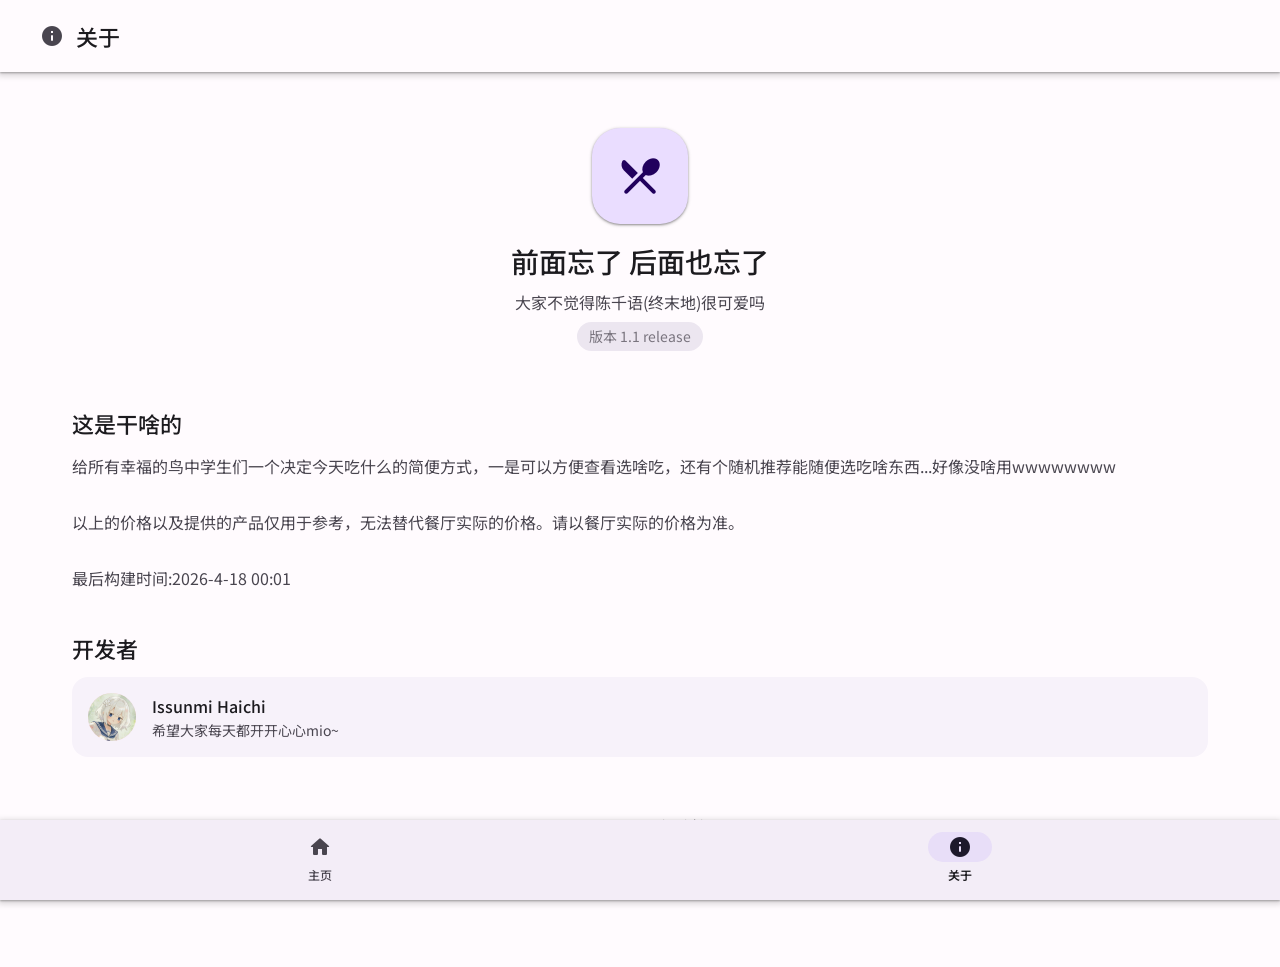
==== about.html @ 9ccf4cf2 "Initial commit" ====
<!DOCTYPE html>
<html lang="zh-CN">
<head>
    <meta charset="UTF-8">
    <meta name="viewport" content="width=device-width, initial-scale=1.0, viewport-fit=cover">
    <title>关于 - 肠衣门口菜单整合</title>

    <link href="https://fonts.googleapis.com/css2?family=Noto+Sans+SC:wght@400;500;700&display=swap" rel="stylesheet">
    <link href="https://fonts.googleapis.com/icon?family=Material+Icons+Round" rel="stylesheet">

    <link rel="stylesheet" href="styles.css">
</head>
<body>
    <header class="top-app-bar">
        <div class="top-app-bar__row">
            <div class="top-app-bar__section">
                <span class="material-icons-round">info</span>
                <h1 class="top-app-bar__title">关于</h1>
            </div>
        </div>
    </header>

    <main class="main-content main-content--with-bottom-nav page-enter">
        <section class="about-hero">
            <div class="about-hero__icon-wrapper">
                <span class="material-icons-round about-hero__icon">restaurant_menu</span>
            </div>
            <h2 class="about-hero__title">前面忘了 后面也忘了</h2>
            <p class="about-hero__subtitle">大家不觉得陈千语(终末地)很可爱吗</p>
            <span class="about-hero__version">版本 1.1 release</span>
        </section>

        <section class="about-section">
            <h3 class="about-section__title">这是干啥的</h3>
            <p class="about-section__body">
                给所有幸福的鸟中学生们一个决定今天吃什么的简便方式，一是可以方便查看选啥吃，还有个随机推荐能随便选吃啥东西...好像没啥用wwwwwwww
                <br><br>
                以上的价格以及提供的产品仅用于参考，无法替代餐厅实际的价格。请以餐厅实际的价格为准。
                <br><br>
                最后构建时间:2026-4-18 00:01
            </p>
        </section>

        <section class="about-section">
            <h3 class="about-section__title">开发者</h3>
            <div class="about-developer">
                <div class="about-developer__avatar">
                    <img src="avatar.png" alt="Issunmi Haichi" class="about-developer__avatar-img">
                </div>
                <div class="about-developer__info">
                    <h4 class="about-developer__name">Issunmi Haichi</h4>
                    <p class="about-developer__desc">希望大家每天都开开心心mio~</p>
                </div>
            </div>
        </section>

        <footer class="about-footer">
            <p class="about-footer__text">© 2026 Issunmi Haichi</p>
            <p class="about-footer__text">祝大家考试都顺利~~</p>
        </footer>
    </main>

    <nav class="bottom-nav">
        <a href="javascript:void(0)" class="bottom-nav__item" data-nav="home" onclick="navigateWithTransition('index.html')">
            <div class="bottom-nav__item-icon-wrapper">
                <span class="material-icons-round">home</span>
            </div>
            <span class="bottom-nav__item-label">主页</span>
        </a>
        <a href="about.html" class="bottom-nav__item bottom-nav__item--active" data-nav="about">
            <div class="bottom-nav__item-icon-wrapper bottom-nav__item-icon-wrapper--active">
                <span class="material-icons-round">info</span>
            </div>
            <span class="bottom-nav__item-label">关于</span>
        </a>
    </nav>

    <script src="ripple.js"></script>
<script>
function navigateWithTransition(url) {
  if (document.startViewTransition) {
    document.startViewTransition(() => {
      window.location.href = url;
    });
  } else {
    document.querySelector('main').classList.add('page-exit');
    setTimeout(() => { window.location.href = url; }, 300);
  }
}
</script>
</body>
</html>
---- styles.css ----
/* ===== Design Tokens ===== */
:root {
  --md-sys-color-primary: #6750A4;
  --md-sys-color-on-primary: #FFFFFF;
  --md-sys-color-primary-container: #EADDFF;
  --md-sys-color-on-primary-container: #21005D;
  --md-sys-color-secondary: #625B71;
  --md-sys-color-on-secondary: #FFFFFF;
  --md-sys-color-secondary-container: #E8DEF8;
  --md-sys-color-on-secondary-container: #1D192B;
  --md-sys-color-surface: #FFFBFE;
  --md-sys-color-on-surface: #1C1B1F;
  --md-sys-color-surface-variant: #E7E0EC;
  --md-sys-color-on-surface-variant: #49454F;
  --md-sys-color-outline: #79747E;
  --md-sys-color-outline-variant: #CAC4D0;
  --md-sys-color-error: #B3261E;
  --md-sys-color-on-error: #FFFFFF;
  --md-sys-color-surface-container-low: #F7F2FA;
  --md-sys-color-surface-container: #F3EDF7;
  --md-sys-color-surface-container-high: #ECE6F0;

  --md-sys-typescale-display-large: 57px;
  --md-sys-typescale-display-medium: 45px;
  --md-sys-typescale-display-small: 36px;
  --md-sys-typescale-headline-large: 32px;
  --md-sys-typescale-headline-medium: 28px;
  --md-sys-typescale-headline-small: 24px;
  --md-sys-typescale-title-large: 22px;
  --md-sys-typescale-title-medium: 16px;
  --md-sys-typescale-title-small: 14px;
  --md-sys-typescale-body-large: 16px;
  --md-sys-typescale-body-medium: 14px;
  --md-sys-typescale-body-small: 12px;
  --md-sys-typescale-label-large: 14px;
  --md-sys-typescale-label-medium: 12px;
  --md-sys-typescale-label-small: 11px;

  --md-sys-shape-corner-none: 0;
  --md-sys-shape-corner-extra-small: 4px;
  --md-sys-shape-corner-small: 8px;
  --md-sys-shape-corner-medium: 12px;
  --md-sys-shape-corner-large: 16px;
  --md-sys-shape-corner-extra-large: 28px;
  --md-sys-shape-corner-full: 9999px;

  --md-sys-elevation-level1: 0 1px 2px rgba(0,0,0,0.3), 0 1px 3px 1px rgba(0,0,0,0.15);
  --md-sys-elevation-level2: 0 1px 2px rgba(0,0,0,0.3), 0 2px 6px 2px rgba(0,0,0,0.15);
  --md-sys-elevation-level3: 0 4px 8px 3px rgba(0,0,0,0.15), 0 1px 3px rgba(0,0,0,0.3);

  --transition-fast: 0.15s ease-out;
  --transition-normal: 0.2s ease;
  --transition-smooth: 0.3s cubic-bezier(0.4, 0, 0.2, 1);
}

/* ===== Reset & Base ===== */
* {
  margin: 0;
  padding: 0;
  box-sizing: border-box;
  -webkit-tap-highlight-color: transparent;
}

body {
  font-family: 'Noto Sans SC', -apple-system, BlinkMacSystemFont, 'Segoe UI', Roboto, sans-serif;
  background-color: var(--md-sys-color-surface);
  color: var(--md-sys-color-on-surface);
  line-height: 1.5;
}

/* ===== Interactive Elements (Ripple + No Select) ===== */
.featured-card,
.restaurant-card,
.filter-chip,
.icon-button,
.bottom-nav__item-icon-wrapper {
  position: relative;
  overflow: hidden;
  -webkit-user-select: none;
  -moz-user-select: none;
  -ms-user-select: none;
  user-select: none;
}

.material-icons-round {
  color: var(--md-sys-color-on-surface-variant);
  user-select: none;
}

.icon-button {
  background: none;
  border: none;
  cursor: pointer;
  padding: 8px;
  border-radius: var(--md-sys-shape-corner-full);
  display: flex;
  align-items: center;
  justify-content: center;
  transition: background-color var(--transition-normal);
}

.icon-button:hover { background-color: rgba(0,0,0,0.08); }

/* ===== Ripple Effect ===== */
.ripple {
  position: absolute;
  border-radius: 50%;
  background-color: var(--ripple-color, rgba(0, 0, 0, 0.12));
  transform: scale(0);
  animation: ripple-expand 0.6s ease-out forwards;
  pointer-events: none;
}

@keyframes ripple-expand {
  to { transform: scale(4); opacity: 0; }
}

.featured-card { --ripple-color: rgba(0, 0, 0, 0.08); }
.bottom-nav__item-icon-wrapper { --ripple-color: rgba(103, 80, 164, 0.12); }

/* ===== Top App Bar ===== */
.top-app-bar {
  position: sticky;
  top: 0;
  z-index: 100;
  background-color: var(--md-sys-color-surface);
  padding: 12px 16px;
  box-shadow: 0 2px 6px 2px rgba(0,0,0,0.15), 0 1px 2px rgba(0,0,0,0.3);
}

.top-app-bar__row {
  display: flex;
  align-items: center;
  justify-content: space-between;
  max-width: 1200px;
  margin: 0 auto;
  height: 48px;
}

.top-app-bar__section {
  display: flex;
  align-items: center;
  gap: 12px;
}

.top-app-bar__title {
  font-size: var(--md-sys-typescale-title-large);
  font-weight: 500;
  color: var(--md-sys-color-on-surface);
}

/* ===== Search Bar ===== */
.search-bar {
  display: none;
  position: sticky;
  top: 72px;
  z-index: 99;
  background-color: var(--md-sys-color-surface-container-high);
  padding: 12px 16px;
  align-items: center;
  gap: 12px;
}
.search-bar.active { display: flex; }
.search-bar input {
  flex: 1;
  border: none;
  background: transparent;
  font-size: var(--md-sys-typescale-body-large);
  color: var(--md-sys-color-on-surface);
  outline: none;
}

/* ===== Main Content ===== */
.main-content { max-width: 1200px; margin: 0 auto; padding: 24px 16px; }
.section-title {
  font-size: var(--md-sys-typescale-headline-small);
  font-weight: 500;
  margin-bottom: 16px;
  color: var(--md-sys-color-on-surface);
}

/* ===== Filter Chips ===== */
.filters { margin-bottom: 24px; }
.filter-chips { display: flex; gap: 8px; flex-wrap: wrap; }

.filter-chip {
  display: inline-flex;
  align-items: center;
  gap: 8px;
  padding: 6px 16px;
  border: 1px solid var(--md-sys-color-outline);
  border-radius: var(--md-sys-shape-corner-full);
  background-color: var(--md-sys-color-surface);
  color: var(--md-sys-color-on-surface-variant);
  font-size: var(--md-sys-typescale-label-large);
  cursor: pointer;
  transition: all var(--transition-normal);
}

.filter-chip.selected {
  background-color: var(--md-sys-color-secondary-container);
  color: var(--md-sys-color-on-secondary-container);
  border-color: transparent;
}

/* ===== Featured Section ===== */
.featured-cards { display: grid; grid-template-columns: repeat(auto-fill, minmax(300px, 1fr)); gap: 16px; }

.featured-card {
  background-color: var(--md-sys-color-primary-container);
  border-radius: var(--md-sys-shape-corner-large);
  padding: 24px;
  cursor: pointer;
  transition: all var(--transition-smooth);
  box-shadow: var(--md-sys-elevation-level1);
}
.featured-card:hover { box-shadow: var(--md-sys-elevation-level2); transform: translateY(-2px); }

.featured-card__icon { font-size: 48px; margin-bottom: 12px; color: var(--md-sys-color-on-primary-container); }
.featured-card__title { font-size: var(--md-sys-typescale-title-large); font-weight: 500; color: var(--md-sys-color-on-primary-container); margin-bottom: 8px; }
.featured-card__subtitle { font-size: var(--md-sys-typescale-body-medium); color: var(--md-sys-color-on-primary-container); opacity: 0.8; }

/* ===== Restaurant Grid ===== */
.restaurants-section { margin-bottom: 32px; }
.restaurant-grid { display: grid; grid-template-columns: repeat(auto-fill, minmax(280px, 1fr)); gap: 16px; }

.restaurant-card {
  background-color: var(--md-sys-color-surface);
  border-radius: var(--md-sys-shape-corner-medium);
  overflow: hidden;
  cursor: pointer;
  transition: all var(--transition-smooth);
  box-shadow: var(--md-sys-elevation-level1);
  border: 1px solid var(--md-sys-color-outline-variant);
}
.restaurant-card:hover { box-shadow: var(--md-sys-elevation-level2); transform: translateY(-2px); }

.restaurant-card__header { padding: 16px; background-color: var(--md-sys-color-surface-container); }
.restaurant-card__icon { font-size: 40px; margin-bottom: 12px; }
.restaurant-card__name { font-size: var(--md-sys-typescale-title-large); font-weight: 500; color: var(--md-sys-color-on-surface); margin-bottom: 4px; }
.restaurant-card__cuisine { font-size: var(--md-sys-typescale-body-medium); color: var(--md-sys-color-on-surface-variant); }

.restaurant-card__content { padding: 16px; }
.restaurant-card__info { display: flex; align-items: center; gap: 16px; margin-bottom: 12px; font-size: var(--md-sys-typescale-body-medium); color: var(--md-sys-color-on-surface-variant); }
.restaurant-card__info-item { display: flex; align-items: center; gap: 4px; }
.restaurant-card__rating { display: flex; align-items: center; gap: 4px; }
.restaurant-card__rating .material-icons-round { color: #FFB400; font-size: 18px; }

.restaurant-card__tags { display: flex; gap: 8px; flex-wrap: wrap; }
.tag {
  font-size: var(--md-sys-typescale-label-small);
  padding: 4px 8px;
  background-color: var(--md-sys-color-surface-container-highest);
  color: var(--md-sys-color-on-surface-variant);
  border-radius: var(--md-sys-shape-corner-extra-small);
}

/* ===== Modal ===== */
.modal-overlay {
  display: flex;
  position: fixed;
  inset: 0;
  background-color: rgba(0, 0, 0, 0.32);
  z-index: 200;
  align-items: center;
  justify-content: center;
  padding: 16px;
  opacity: 0;
  visibility: hidden;
  pointer-events: none;
  transition: opacity var(--transition-smooth), visibility 0s var(--transition-smooth);
}
.modal-overlay.active {
  visibility: visible;
  pointer-events: auto;
  opacity: 1;
  transition: opacity var(--transition-smooth), visibility 0s;
}

.modal {
  background-color: var(--md-sys-color-surface);
  border-radius: var(--md-sys-shape-corner-extra-large);
  max-width: 600px;
  width: 100%;
  max-height: 80vh;
  overflow: hidden;
  display: flex;
  flex-direction: column;
  box-shadow: var(--md-sys-elevation-level3);
  transform: scale(0.95);
  opacity: 0;
  transition: transform var(--transition-smooth), opacity var(--transition-smooth);
}
.modal-overlay.active .modal {
  transform: scale(1);
  opacity: 1;
}

.modal__header {
  display: flex;
  justify-content: flex-end;
  padding: 12px;
  border-bottom: 1px solid var(--md-sys-color-outline-variant);
}
.modal__content { overflow-y: auto; flex: 1; padding: 24px; }

.menu-section {
  opacity: 0;
  transform: translateY(16px);
  animation: detail-fade-in 0.4s cubic-bezier(0.4, 0, 0.2, 1) forwards;
}

.menu-section:nth-child(2) { animation-delay: 0.15s; }
.menu-section:nth-child(3) { animation-delay: 0.25s; }
.menu-section:nth-child(4) { animation-delay: 0.35s; }
.menu-section:nth-child(5) { animation-delay: 0.45s; }
.menu-section:nth-child(6) { animation-delay: 0.55s; }
.menu-section:nth-child(7) { animation-delay: 0.65s; }
.menu-section:nth-child(8) { animation-delay: 0.75s; }
.menu-section:nth-child(9) { animation-delay: 0.85s; }
.menu-section:nth-child(10) { animation-delay: 0.95s; }

@keyframes detail-fade-in {
  from {
    opacity: 0;
    transform: translateY(16px);
  }
  to {
    opacity: 1;
    transform: translateY(0);
  }
}

/* ===== Restaurant Detail ===== */
.restaurant-detail__header {
  margin-bottom: 24px;
  opacity: 0;
  transform: translateY(16px);
  animation: detail-fade-in 0.4s cubic-bezier(0.4, 0, 0.2, 1) 0.1s forwards;
}
.restaurant-detail__icon { font-size: 64px; margin-bottom: 16px; }
.restaurant-detail__name { font-size: var(--md-sys-typescale-headline-medium); font-weight: 500; margin-bottom: 8px; }
.restaurant-detail__info { display: flex; flex-wrap: wrap; gap: 16px; margin-bottom: 8px; color: var(--md-sys-color-on-surface-variant); }

.restaurant-detail__phone {
  display: flex;
  align-items: center;
  gap: 8px;
  margin-top: 12px;
  padding: 12px 16px;
  background-color: var(--md-sys-color-primary-container);
  border-radius: var(--md-sys-shape-corner-medium);
  color: var(--md-sys-color-on-primary-container);
}
.restaurant-detail__phone .material-icons-round { font-size: 20px; }
.restaurant-detail__phone-number {
  flex: 1;
  font-size: var(--md-sys-typescale-body-large);
  font-weight: 500;
  letter-spacing: 0.5px;
}
.restaurant-detail__phone-btn {
  display: inline-flex;
  align-items: center;
  justify-content: center;
  width: 36px;
  height: 36px;
  border: none;
  border-radius: var(--md-sys-shape-corner-full);
  background-color: var(--md-sys-color-primary);
  color: var(--md-sys-color-on-primary);
  cursor: pointer;
  text-decoration: none;
  transition: opacity 0.2s;
}
.restaurant-detail__phone-btn:hover { opacity: 0.88; }
.restaurant-detail__phone-btn:active { opacity: 0.68; }
.restaurant-detail__phone-btn .material-icons-round { font-size: 18px; }

.restaurant-detail__phone-toast {
  position: fixed;
  bottom: 100px;
  left: 50%;
  transform: translateX(-50%);
  padding: 12px 24px;
  background-color: var(--md-sys-color-on-surface);
  color: var(--md-sys-color-surface);
  border-radius: var(--md-sys-shape-corner-small);
  font-size: var(--md-sys-typescale-body-medium);
  z-index: 9999;
  animation: phone-toast-fade 2s ease forwards;
}
@keyframes phone-toast-fade {
  0% { opacity: 0; transform: translateX(-50%) translateY(10px); }
  15% { opacity: 1; transform: translateX(-50%) translateY(0); }
  75% { opacity: 1; }
  100% { opacity: 0; }
}

/* ===== Menu Items ===== */
.menu-section { margin-bottom: 32px; }
.menu-section__title {
  font-size: var(--md-sys-typescale-title-large);
  font-weight: 500;
  margin-bottom: 16px;
  padding-bottom: 8px;
  border-bottom: 1px solid var(--md-sys-color-outline-variant);
}
.menu-items { display: flex; flex-direction: column; gap: 12px; }

.menu-item {
  display: flex;
  justify-content: space-between;
  align-items: flex-start;
  padding: 16px;
  background-color: var(--md-sys-color-surface-container-low);
  border-radius: var(--md-sys-shape-corner-medium);
}
.menu-item__info { flex: 1; }
.menu-item__name { font-size: var(--md-sys-typescale-body-large); font-weight: 500; margin-bottom: 4px; }
.menu-item__description { font-size: var(--md-sys-typescale-body-medium); color: var(--md-sys-color-on-surface-variant); }
.menu-item__price { font-size: var(--md-sys-typescale-title-large); font-weight: 500; color: var(--md-sys-color-primary); margin-left: 16px; }

/* ===== Predictive Back Gesture Indicator ===== */
.back-gesture-indicator {
  position: fixed;
  left: -60px;
  top: 50%;
  transform: translateY(-50%);
  width: 80px;
  height: 140px;
  display: flex;
  align-items: center;
  justify-content: flex-end;
  padding-right: 16px;
  background: linear-gradient(90deg,
    rgba(0,0,0,0.2) 0%,
    rgba(0,0,0,0.1) 50%,
    transparent 100%
  );
  z-index: 9999;
  opacity: 0;
  pointer-events: none;
  border-radius: 0 28px 28px 0;
}
.back-gesture-indicator.active { opacity: 1; }
.back-gesture-indicator .material-icons-round {
  color: rgba(255, 255, 255, 0.95);
  font-size: 36px;
  text-shadow:
    0 2px 8px rgba(0,0,0,0.4),
    0 4px 16px rgba(0,0,0,0.3);
  transition: transform var(--transition-fast);
}

/* ===== Bottom Navigation Bar (MD3) ===== */
.bottom-nav {
  position: fixed;
  bottom: 0;
  left: 0;
  right: 0;
  z-index: 150;
  display: flex;
  align-items: stretch;
  justify-content: space-around;
  height: 80px;
  background-color: var(--md-sys-color-surface-container);
  box-shadow: var(--md-sys-elevation-level2);
  padding-bottom: env(safe-area-inset-bottom, 0px);
}

.bottom-nav__item {
  display: flex;
  flex-direction: column;
  align-items: center;
  justify-content: center;
  gap: 4px;
  flex: 1;
  text-decoration: none;
  position: relative;
  -webkit-user-select: none;
  user-select: none;
  cursor: pointer;
  transition: color var(--transition-normal);
  padding: 12px 0 16px;
}

.bottom-nav__item-icon-wrapper {
  display: flex;
  align-items: center;
  justify-content: center;
  width: 64px;
  height: 32px;
  border-radius: var(--md-sys-shape-corner-full);
  transition: background-color var(--transition-smooth);
}

.bottom-nav__item .material-icons-round {
  font-size: 24px;
  color: var(--md-sys-color-on-surface-variant);
  transition: color var(--transition-normal);
}

.bottom-nav__item-label {
  font-size: var(--md-sys-typescale-label-medium);
  font-weight: 500;
  color: var(--md-sys-color-on-surface-variant);
  transition: color var(--transition-normal);
}

.bottom-nav__item:hover .bottom-nav__item-icon-wrapper {
  background-color: rgba(103, 80, 164, 0.08);
}

.bottom-nav__item--active .bottom-nav__item-icon-wrapper--active,
.bottom-nav__item--active .bottom-nav__item-icon-wrapper {
  background-color: var(--md-sys-color-secondary-container);
}

.bottom-nav__item--active .material-icons-round {
  color: var(--md-sys-color-on-secondary-container);
}

.bottom-nav__item--active .bottom-nav__item-label {
  color: var(--md-sys-color-on-surface);
  font-weight: 600;
}

.main-content--with-bottom-nav {
  padding-bottom: calc(80px + 16px + env(safe-area-inset-bottom, 0px));
}

/* ===== About Page ===== */
.about-hero {
  display: flex;
  flex-direction: column;
  align-items: center;
  padding: 32px 16px 24px;
  margin-bottom: 16px;
}

.about-hero__icon-wrapper {
  width: 96px;
  height: 96px;
  border-radius: var(--md-sys-shape-corner-extra-large);
  background-color: var(--md-sys-color-primary-container);
  display: flex;
  align-items: center;
  justify-content: center;
  margin-bottom: 16px;
  box-shadow: var(--md-sys-elevation-level1);
}

.about-hero__icon {
  font-size: 48px;
  color: var(--md-sys-color-on-primary-container);
}

.about-hero__title {
  font-size: var(--md-sys-typescale-headline-medium);
  font-weight: 500;
  color: var(--md-sys-color-on-surface);
  margin-bottom: 8px;
}

.about-hero__subtitle {
  font-size: var(--md-sys-typescale-body-large);
  color: var(--md-sys-color-on-surface-variant);
  margin-bottom: 8px;
}

.about-hero__version {
  font-size: var(--md-sys-typescale-label-large);
  color: var(--md-sys-color-outline);
  padding: 4px 12px;
  background-color: var(--md-sys-color-surface-container-high);
  border-radius: var(--md-sys-shape-corner-full);
}

.about-section {
  padding: 16px;
  margin-bottom: 8px;
}

.about-section__title {
  font-size: var(--md-sys-typescale-title-large);
  font-weight: 500;
  color: var(--md-sys-color-on-surface);
  margin-bottom: 12px;
}

.about-section__body {
  font-size: var(--md-sys-typescale-body-large);
  color: var(--md-sys-color-on-surface-variant);
  line-height: 1.75;
}

.about-features {
  display: flex;
  flex-direction: column;
  gap: 12px;
}

.about-feature-item {
  display: flex;
  align-items: flex-start;
  gap: 16px;
  padding: 16px;
  background-color: var(--md-sys-color-surface-container-low);
  border-radius: var(--md-sys-shape-corner-large);
  transition: background-color var(--transition-normal);
}

.about-feature-item:hover {
  background-color: var(--md-sys-color-surface-container);
}

.about-feature-item__icon-wrapper {
  width: 48px;
  height: 48px;
  border-radius: var(--md-sys-shape-corner-medium);
  background-color: var(--md-sys-color-primary-container);
  display: flex;
  align-items: center;
  justify-content: center;
  flex-shrink: 0;
}

.about-feature-item__icon-wrapper .material-icons-round {
  font-size: 24px;
  color: var(--md-sys-color-on-primary-container);
}

.about-feature-item__text {
  flex: 1;
}

.about-feature-item__title {
  font-size: var(--md-sys-typescale-body-large);
  font-weight: 500;
  color: var(--md-sys-color-on-surface);
  margin-bottom: 4px;
}

.about-feature-item__desc {
  font-size: var(--md-sys-typescale-body-medium);
  color: var(--md-sys-color-on-surface-variant);
}

.about-developer {
  display: flex;
  align-items: center;
  gap: 16px;
  padding: 16px;
  background-color: var(--md-sys-color-surface-container-low);
  border-radius: var(--md-sys-shape-corner-large);
}

.about-developer__avatar {
  width: 48px;
  height: 48px;
  border-radius: var(--md-sys-shape-corner-full);
  background-color: var(--md-sys-color-tertiary-container, #FFD8E4);
  display: flex;
  align-items: center;
  justify-content: center;
  flex-shrink: 0;
}

.about-developer__avatar .material-icons-round {
  font-size: 24px;
  color: var(--md-sys-color-on-tertiary-container, #31111D);
}

.about-developer__avatar-img {
  width: 100%;
  height: 100%;
  object-fit: cover;
  border-radius: var(--md-sys-shape-corner-full);
}

.about-developer__name {
  font-size: var(--md-sys-typescale-body-large);
  font-weight: 500;
  color: var(--md-sys-color-on-surface);
  margin-bottom: 2px;
}

.about-developer__desc {
  font-size: var(--md-sys-typescale-body-medium);
  color: var(--md-sys-color-on-surface-variant);
}

.about-section--links {
  padding: 8px 16px;
}

.about-link-item {
  display: flex;
  align-items: center;
  justify-content: space-between;
  padding: 16px;
  border-radius: var(--md-sys-shape-corner-large);
  text-decoration: none;
  color: var(--md-sys-color-on-surface);
  transition: background-color var(--transition-normal);
  position: relative;
  overflow: hidden;
  -webkit-user-select: none;
  user-select: none;
}

.about-link-item:hover {
  background-color: rgba(0, 0, 0, 0.08);
}

.about-link-item__left {
  display: flex;
  align-items: center;
  gap: 16px;
}

.about-link-item__left .material-icons-round {
  font-size: 24px;
  color: var(--md-sys-color-on-surface-variant);
}

.about-link-item__label {
  font-size: var(--md-sys-typescale-body-large);
  color: var(--md-sys-color-on-surface);
}

.about-link-item > .material-icons-round {
  font-size: 20px;
  color: var(--md-sys-color-on-surface-variant);
}

.about-footer {
  text-align: center;
  padding: 24px 16px 16px;
  margin-top: 16px;
}

.about-footer__text {
  font-size: var(--md-sys-typescale-body-small);
  color: var(--md-sys-color-outline);
  line-height: 1.75;
}

/* ===== Page Transitions ===== */
@keyframes page-fade-in {
  from { opacity: 0; }
  to { opacity: 1; }
}

.page-enter {
  animation: page-fade-in var(--transition-smooth, 0.3s cubic-bezier(0.4, 0, 0.2, 1)) both;
}

@keyframes page-fade-out {
  from { opacity: 1; }
  to { opacity: 0; }
}

.page-exit {
  animation: page-fade-out var(--transition-smooth, 0.3s cubic-bezier(0.4, 0, 0.2, 1)) both;
}

/* ===== Content Transitions ===== */
.content-fade-out {
  opacity: 0;
  transition: opacity var(--transition-fast, 0.15s ease-out);
}

.content-fade-in {
  animation: content-appear var(--transition-smooth, 0.3s cubic-bezier(0.4, 0, 0.2, 1)) both;
}

@keyframes content-appear {
  from { opacity: 0; transform: translateY(8px); }
  to { opacity: 1; transform: translateY(0); }
}

.featured-section {
  margin-bottom: 32px;
  transition: opacity 0.3s ease;
  overflow: hidden;
}

.featured-section--hidden {
  display: none;
}

/* ===== Responsive ===== */
@media (max-width: 600px) {
  .featured-cards,
  .restaurant-grid { grid-template-columns: 1fr; }
  .modal { max-height: 90vh; }
}
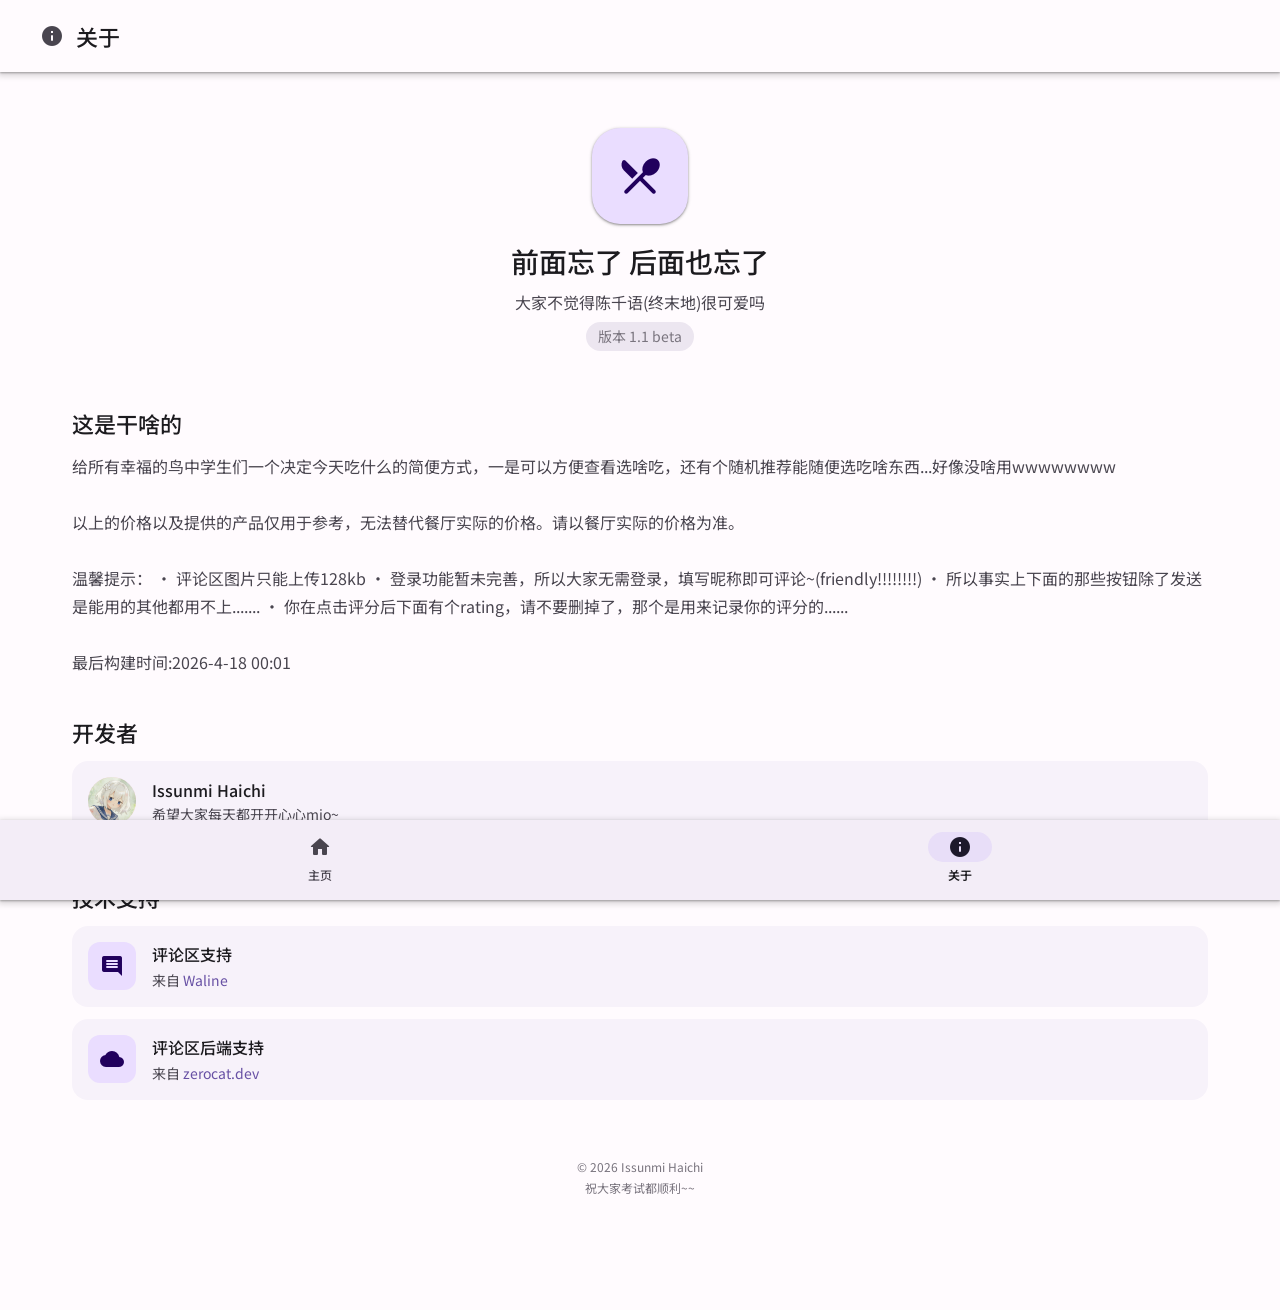
==== commit 7658b478: "1.3.1" ====
--- a/about.html
+++ b/about.html
@@ -27,7 +27,7 @@
             </div>
             <h2 class="about-hero__title">前面忘了 后面也忘了</h2>
             <p class="about-hero__subtitle">大家不觉得陈千语(终末地)很可爱吗</p>
-            <span class="about-hero__version">版本 1.1 release</span>
+            <span class="about-hero__version">版本 1.1 beta</span>
         </section>
 
         <section class="about-section">
@@ -36,6 +36,12 @@
                 给所有幸福的鸟中学生们一个决定今天吃什么的简便方式，一是可以方便查看选啥吃，还有个随机推荐能随便选吃啥东西...好像没啥用wwwwwwww
                 <br><br>
                 以上的价格以及提供的产品仅用于参考，无法替代餐厅实际的价格。请以餐厅实际的价格为准。
+                <br><br>
+                温馨提示：
+                • 评论区图片只能上传128kb
+                • 登录功能暂未完善，所以大家无需登录，填写昵称即可评论~(friendly!!!!!!!!)
+                • 所以事实上下面的那些按钮除了发送是能用的其他都用不上.......
+                • 你在点击评分后下面有个rating，请不要删掉了，那个是用来记录你的评分的......
                 <br><br>
                 最后构建时间:2026-4-18 00:01
             </p>
@@ -50,6 +56,30 @@
                 <div class="about-developer__info">
                     <h4 class="about-developer__name">Issunmi Haichi</h4>
                     <p class="about-developer__desc">希望大家每天都开开心心mio~</p>
+                </div>
+            </div>
+        </section>
+
+        <section class="about-section">
+            <h3 class="about-section__title">技术支持</h3>
+            <div class="about-features">
+                <div class="about-feature-item">
+                    <div class="about-feature-item__icon-wrapper">
+                        <span class="material-icons-round">comment</span>
+                    </div>
+                    <div class="about-feature-item__text">
+                        <h4 class="about-feature-item__title">评论区支持</h4>
+                        <p class="about-feature-item__desc">来自 <a href="https://waline.js.org/" target="_blank" rel="noopener noreferrer" style="color: var(--md-sys-color-primary); text-decoration: none;">Waline</a></p>
+                    </div>
+                </div>
+                <div class="about-feature-item">
+                    <div class="about-feature-item__icon-wrapper">
+                        <span class="material-icons-round">cloud</span>
+                    </div>
+                    <div class="about-feature-item__text">
+                        <h4 class="about-feature-item__title">评论区后端支持</h4>
+                        <p class="about-feature-item__desc">来自 <a href="https://zerocat.dev" target="_blank" rel="noopener noreferrer" style="color: var(--md-sys-color-primary); text-decoration: none;">zerocat.dev</a></p>
+                    </div>
                 </div>
             </div>
         </section>
--- a/styles.css
+++ b/styles.css
@@ -795,5 +795,1232 @@
 @media (max-width: 600px) {
   .featured-cards,
   .restaurant-grid { grid-template-columns: 1fr; }
-  .modal { max-height: 90vh; }
-}
+  .modal {
+    max-height: 92vh;
+    border-radius: var(--md-sys-shape-corner-large);
+  }
+  .modal__content {
+    padding: 16px;
+  }
+
+  .restaurant-detail__icon {
+    font-size: 48px;
+    margin-bottom: 12px;
+  }
+
+  .restaurant-detail__name {
+    font-size: var(--md-sys-typescale-headline-small);
+  }
+
+  .restaurant-detail__phone {
+    flex-wrap: wrap;
+    padding: 10px 12px;
+  }
+
+  .restaurant-detail__phone-number {
+    font-size: var(--md-sys-typescale-body-medium);
+  }
+
+  .menu-item {
+    padding: 12px;
+  }
+
+  .menu-item__price {
+    margin-left: 8px;
+    font-size: var(--md-sys-typescale-title-medium);
+  }
+
+  /* Rating Component Mobile */
+  .rating-component {
+    flex-wrap: wrap;
+    gap: 8px;
+    padding: 10px 12px;
+    margin-bottom: 12px;
+  }
+
+  .rating-prompt {
+    font-size: var(--md-sys-typescale-body-medium);
+    width: 100%;
+    margin-bottom: 4px;
+  }
+
+  .rating-star {
+    font-size: 24px;
+  }
+
+  .rating-text {
+    min-width: 50px;
+    font-size: var(--md-sys-typescale-label-medium);
+  }
+
+  /* Comments Rating Summary Mobile */
+  .comments-rating-summary {
+    flex-wrap: wrap;
+    gap: 12px;
+    padding: 12px;
+    margin-bottom: 12px;
+  }
+
+  .comments-rating-summary__number {
+    font-size: 28px;
+  }
+
+  .comments-rating-summary__star {
+    font-size: 16px;
+  }
+
+  /* Waline Header Inputs Mobile */
+  #waline-container .wl-header {
+    flex-direction: column;
+    gap: 0;
+  }
+
+  #waline-container .wl-header-item {
+    min-height: 52px;
+    padding-top: 14px;
+  }
+
+  #waline-container .wl-header-item label {
+    top: 17px;
+    font-size: var(--md-sys-typescale-body-medium);
+  }
+
+  #waline-container .wl-header-item:focus-within label,
+  #waline-container .wl-header-item.wl-input-occupied label {
+    top: 0;
+    font-size: var(--md-sys-typescale-label-small);
+  }
+
+  #waline-container .wl-header-item input {
+    height: 22px;
+    font-size: var(--md-sys-typescale-body-medium);
+  }
+
+  /* Waline Editor Mobile */
+  #waline-container .wl-editor {
+    padding: 17px 0 6px;
+    min-height: 88px;
+  }
+
+  #waline-container .wl-editor .wl-editor-label {
+    top: 17px;
+    font-size: var(--md-sys-typescale-body-medium);
+  }
+
+  #waline-container .wl-editor:focus .wl-editor-label,
+  #waline-container .wl-editor.wl-editor-occupied .wl-editor-label {
+    top: 0;
+    font-size: var(--md-sys-typescale-label-small);
+  }
+
+  #waline-container .wl-editor textarea {
+    min-height: 64px;
+    font-size: var(--md-sys-typescale-body-medium);
+  }
+
+  /* Comment Cards Mobile */
+  #waline-container .wl-card {
+    padding: 12px;
+    margin-bottom: 6px;
+    border-radius: var(--md-sys-shape-corner-medium);
+  }
+
+  #waline-container .wl-card .wl-meta {
+    gap: 10px;
+    margin-bottom: 10px;
+  }
+
+  #waline-container .wl-card .wl-avatar {
+    width: 36px;
+    height: 36px;
+  }
+
+  #waline-container .wl-card .wl-nick {
+    font-size: var(--md-sys-typescale-title-small);
+  }
+
+  #waline-container .wl-card .wl-time {
+    font-size: var(--md-sys-typescale-label-small);
+  }
+
+  #waline-container .wl-card .wl-content {
+    font-size: var(--md-sys-typescale-body-medium);
+    line-height: 1.65;
+  }
+
+  /* Comment Actions Mobile */
+  #waline-container .wl-card .wl-footer {
+    gap: 6px;
+    margin-top: 10px;
+  }
+
+  #waline-container .wl-card .wl-footer .wl-reply,
+  #waline-container .wl-card .wl-footer .wl-like {
+    padding: 5px 10px;
+    font-size: var(--md-sys-typescale-label-medium);
+  }
+
+  #waline-container .wl-card .wl-head-action {
+    width: 28px;
+    height: 28px;
+  }
+
+  /* Nested Comments Mobile */
+  #waline-container .wl-children {
+    margin-left: 12px;
+    padding-left: 12px;
+  }
+
+  #waline-container .wl-children .wl-card {
+    padding: 10px;
+  }
+
+  /* Comment Rating Display Mobile */
+  .comment-rating {
+    padding: 3px 6px;
+    margin-bottom: 6px;
+  }
+
+  .comment-rating-star {
+    font-size: 12px;
+  }
+
+  /* Footer Actions Mobile */
+  #waline-container .wl-footer {
+    flex-wrap: wrap;
+    gap: 8px;
+  }
+
+  #waline-container .wl-action {
+    width: 36px;
+    height: 36px;
+  }
+
+  #waline-container .wl-btn {
+    height: 36px;
+    padding: 0 20px;
+    font-size: var(--md-sys-typescale-label-medium);
+  }
+
+  /* Submit Button Full Width on Mobile */
+  #waline-container .wl-btn-primary {
+    width: 100%;
+    order: 1;
+  }
+
+  #waline-container .wl-actions {
+    order: 0;
+    width: 100%;
+    justify-content: flex-end;
+  }
+
+  /* Tabs Mobile */
+  .restaurant-detail__tab {
+    padding: 10px 14px;
+    font-size: var(--md-sys-typescale-label-medium);
+    gap: 6px;
+  }
+
+  .restaurant-detail__tab .material-icons-round {
+    font-size: 18px;
+  }
+
+  /* Reactions Mobile */
+  #waline-container .wl-reaction-img {
+    width: 40px;
+    height: 40px;
+  }
+
+  /* Load More Button Mobile */
+  #waline-container .wl-page-button {
+    width: 100%;
+    padding: 12px 20px;
+  }
+
+  /* Quote Block Mobile */
+  #waline-container .wl-quote {
+    padding: 10px 12px;
+    font-size: var(--md-sys-typescale-body-small);
+  }
+
+  /* Login Status Mobile */
+  #waline-container .wl-login-nick {
+    font-size: var(--md-sys-typescale-label-medium);
+    padding: 6px 12px;
+  }
+
+  /* Captcha Mobile */
+  #waline-container .wl-captcha {
+    flex-direction: column;
+    gap: 8px;
+  }
+}
+
+/* Extra Small Screens (e.g., iPhone SE, small Android phones) */
+@media (max-width: 380px) {
+  .modal__content {
+    padding: 12px;
+  }
+
+  .restaurant-detail__name {
+    font-size: var(--md-sys-typescale-title-large);
+  }
+
+  .comments-rating-summary__number {
+    font-size: 24px;
+  }
+
+  .rating-star {
+    font-size: 20px;
+  }
+
+  #waline-container .wl-header-item {
+    min-height: 48px;
+    padding-top: 12px;
+  }
+
+  #waline-container .wl-editor {
+    min-height: 80px;
+  }
+
+  #waline-container .wl-editor textarea {
+    min-height: 56px;
+  }
+}
+
+.restaurant-detail__tabs {
+  display: flex;
+  gap: 8px;
+  margin-bottom: 20px;
+  padding: 4px;
+  background-color: var(--md-sys-color-surface-container);
+  border-radius: var(--md-sys-shape-corner-full);
+  opacity: 0;
+  transform: translateY(-8px);
+  animation: tabs-slide-in 0.3s ease forwards;
+}
+
+@keyframes tabs-slide-in {
+  to {
+    opacity: 1;
+    transform: translateY(0);
+  }
+}
+
+.restaurant-detail__tab {
+  flex: 1;
+  display: flex;
+  align-items: center;
+  justify-content: center;
+  gap: 8px;
+  padding: 12px 20px;
+  border: none;
+  border-radius: var(--md-sys-shape-corner-full);
+  background: transparent;
+  color: var(--md-sys-color-on-surface-variant);
+  font-size: var(--md-sys-typescale-label-large);
+  font-weight: 500;
+  cursor: pointer;
+  transition: all var(--transition-normal);
+  font-family: inherit;
+  position: relative;
+  overflow: hidden;
+  -webkit-user-select: none;
+  user-select: none;
+}
+
+.restaurant-detail__tab .material-icons-round {
+  font-size: 20px;
+}
+
+.restaurant-detail__tab:hover {
+  background-color: rgba(103, 80, 164, 0.08);
+}
+
+.restaurant-detail__tab--active {
+  background-color: var(--md-sys-color-secondary-container);
+  color: var(--md-sys-color-on-secondary-container);
+}
+
+.restaurant-detail__content {
+  animation: content-fade-in 0.3s ease;
+}
+
+@keyframes content-fade-in {
+  from { opacity: 0; transform: translateY(8px); }
+  to { opacity: 1; transform: translateY(0); }
+}
+
+.waline-loading,
+.waline-error {
+  display: flex;
+  flex-direction: column;
+  align-items: center;
+  justify-content: center;
+  gap: 12px;
+  padding: 48px 24px;
+  color: var(--md-sys-color-on-surface-variant);
+  font-size: var(--md-sys-typescale-body-medium);
+}
+
+.waline-loading .material-icons-round,
+.waline-error .material-icons-round {
+  font-size: 32px;
+  animation: spin 1s linear infinite;
+}
+
+.waline-error .material-icons-round {
+  animation: none;
+  color: var(--md-sys-color-error);
+}
+
+@keyframes spin {
+  from { transform: rotate(0deg); }
+  to { transform: rotate(360deg); }
+}
+
+/* ===== Refresh Indicator ===== */
+.refresh-indicator {
+  display: flex;
+  align-items: center;
+  justify-content: center;
+  gap: 8px;
+  padding: 16px;
+  margin: 16px 0;
+  color: var(--md-sys-color-primary);
+  font-size: var(--md-sys-typescale-body-medium);
+  animation: fade-in-out 2s ease forwards;
+}
+
+.refresh-indicator .material-icons-round {
+  font-size: 20px;
+}
+
+@keyframes fade-in-out {
+  0% { opacity: 0; transform: translateY(-10px); }
+  15% { opacity: 1; transform: translateY(0); }
+  75% { opacity: 1; }
+  100% { opacity: 0; }
+}
+
+/* ===== Waline Comment System - Material Design 3 ===== */
+#waline-container {
+  --waline-theme-color: var(--md-sys-color-primary);
+  --waline-active-color: var(--md-sys-color-primary);
+  --waline-color: var(--md-sys-color-on-surface);
+  --waline-bgcolor: var(--md-sys-color-surface);
+  --waline-bgcolor-light: var(--md-sys-color-surface-container-low);
+  --waline-border-color: transparent;
+  --waline-disable-bgcolor: var(--md-sys-color-surface-container);
+  --waline-disable-color: var(--md-sys-color-on-surface-variant);
+  --waline-bq-color: var(--md-sys-color-outline);
+  --waline-info-bgcolor: var(--md-sys-color-primary-container);
+  --waline-info-color: var(--md-sys-color-on-primary-container);
+  --waline-font-size: var(--md-sys-typescale-body-large);
+}
+
+#waline-container * {
+  font-family: 'Noto Sans SC', -apple-system, BlinkMacSystemFont, 'Segoe UI', Roboto, sans-serif;
+  box-sizing: border-box;
+}
+
+#waline-container .wl-header-item,
+#waline-container .wl-editor {
+  border: none !important;
+  outline: none !important;
+  box-shadow: none !important;
+}
+
+#waline-container .wl-header-item input,
+#waline-container .wl-editor textarea {
+  border: none !important;
+  outline: none !important;
+}
+
+#waline-container .wl-panel {
+  border: none !important;
+}
+
+/* ===== Input Panel ===== */
+#waline-container .wl-panel {
+  background-color: transparent;
+  border-radius: 0;
+  border: none;
+  padding: 0;
+  box-shadow: none;
+}
+
+/* ===== Rating Component ===== */
+.rating-component {
+  display: flex;
+  align-items: center;
+  gap: 12px;
+  margin-bottom: 16px;
+  padding: 12px 16px;
+  background-color: var(--md-sys-color-surface-container-low);
+  border-radius: var(--md-sys-shape-corner-medium);
+}
+
+.rating-prompt {
+  font-size: var(--md-sys-typescale-body-large);
+  color: var(--md-sys-color-on-surface);
+  white-space: nowrap;
+}
+
+.rating-stars {
+  display: flex;
+  gap: 4px;
+}
+
+.rating-star {
+  font-size: 28px;
+  color: var(--md-sys-color-outline);
+  cursor: pointer;
+  transition: transform 0.15s ease, color 0.15s ease;
+  line-height: 1;
+}
+
+.rating-star:hover {
+  transform: scale(1.2);
+}
+
+.rating-star.active {
+  color: #000;
+}
+
+.rating-text {
+  font-size: var(--md-sys-typescale-label-large);
+  color: var(--md-sys-color-primary);
+  font-weight: 500;
+  min-width: 60px;
+}
+
+/* ===== Comments Rating Summary ===== */
+.comments-rating-summary {
+  display: flex;
+  align-items: center;
+  gap: 16px;
+  padding: 16px;
+  margin-bottom: 16px;
+  background-color: var(--md-sys-color-surface-container-low);
+  border-radius: var(--md-sys-shape-corner-large);
+}
+
+.comments-rating-summary__score {
+  display: flex;
+  align-items: baseline;
+  gap: 4px;
+}
+
+.comments-rating-summary__number {
+  font-size: 36px;
+  font-weight: 700;
+  color: var(--md-sys-color-on-surface);
+  line-height: 1;
+}
+
+.comments-rating-summary__total {
+  font-size: var(--md-sys-typescale-body-large);
+  color: var(--md-sys-color-on-surface-variant);
+}
+
+.comments-rating-summary__stars {
+  display: flex;
+  gap: 2px;
+}
+
+.comments-rating-summary__star {
+  font-size: 20px;
+  color: var(--md-sys-color-outline);
+  line-height: 1;
+}
+
+.comments-rating-summary__star.active {
+  color: #000;
+}
+
+.comments-rating-summary__count {
+  font-size: var(--md-sys-typescale-body-medium);
+  color: var(--md-sys-color-on-surface-variant);
+}
+
+/* ===== Header Inputs (Nick, Email, Link) ===== */
+#waline-container .wl-header {
+  display: flex;
+  gap: 16px;
+  margin-bottom: 16px;
+  border: none !important;
+  border-bottom: none !important;
+  padding: 0 !important;
+  overflow: visible !important;
+}
+
+#waline-container .wl-header-item {
+  flex: 1;
+  position: relative;
+  min-height: 56px;
+  padding-top: 15px;
+  margin-bottom: 4px;
+  display: flex;
+  flex-direction: column;
+  justify-content: flex-end;
+}
+
+#waline-container .wl-header-item::after {
+  content: '';
+  position: absolute;
+  bottom: 0;
+  left: 0;
+  right: 0;
+  height: 1px;
+  background-color: var(--md-sys-color-outline);
+  transition: all 0.2s cubic-bezier(0.4, 0, 0.2, 1);
+}
+
+#waline-container .wl-header-item:focus-within::after {
+  height: 2px;
+  background-color: var(--md-sys-color-primary);
+}
+
+#waline-container .wl-header-item label {
+  position: absolute;
+  top: 19px;
+  left: -5px;
+  font-size: var(--md-sys-typescale-body-large);
+  color: var(--md-sys-color-on-surface-variant);
+  pointer-events: none;
+  transition: all 0.2s cubic-bezier(0.4, 0, 0.2, 1);
+  transform-origin: left top;
+  line-height: 1.5;
+}
+
+#waline-container .wl-header-item:focus-within label,
+#waline-container .wl-header-item.wl-input-occupied label {
+  top: 0;
+  font-size: var(--md-sys-typescale-label-small);
+  color: var(--md-sys-color-primary);
+  font-weight: 500;
+}
+
+#waline-container .wl-header-item input {
+  width: 100%;
+  height: 24px;
+  padding: 4px 0;
+  font-size: var(--md-sys-typescale-body-large);
+  color: var(--md-sys-color-on-surface);
+  background: transparent;
+  border: none;
+  outline: none;
+}
+
+#waline-container .wl-header-item input::placeholder {
+  color: transparent;
+}
+
+#waline-container .wl-header-item:focus-within input::placeholder {
+  color: var(--md-sys-color-on-surface-variant);
+}
+
+/* ===== Editor (Comment Textarea) ===== */
+#waline-container .wl-editor {
+  position: relative;
+  border: none;
+  background-color: transparent;
+  padding: 19px 0 8px;
+  margin-bottom: 4px;
+  min-height: 100px;
+}
+
+#waline-container .wl-editor::after {
+  content: '';
+  position: absolute;
+  bottom: 0;
+  left: 0;
+  right: 0;
+  height: 1px;
+  background-color: var(--md-sys-color-outline);
+  transition: all 0.2s cubic-bezier(0.4, 0, 0.2, 1);
+}
+
+#waline-container .wl-editor:focus::after {
+  height: 2px;
+  background-color: var(--md-sys-color-primary);
+}
+
+#waline-container .wl-editor .wl-editor-label {
+  position: absolute;
+  top: 19px;
+  left: 0;
+  font-size: var(--md-sys-typescale-body-large);
+  color: var(--md-sys-color-on-surface-variant);
+  pointer-events: none;
+  transition: all 0.2s cubic-bezier(0.4, 0, 0.2, 1);
+  transform-origin: left top;
+  line-height: 1.5;
+}
+
+#waline-container .wl-editor:focus .wl-editor-label,
+#waline-container .wl-editor.wl-editor-occupied .wl-editor-label {
+  top: 0;
+  font-size: var(--md-sys-typescale-label-small);
+  color: var(--md-sys-color-primary);
+  font-weight: 500;
+}
+
+#waline-container .wl-editor textarea {
+  width: 100%;
+  min-height: 72px;
+  padding: 8px 0;
+  font-size: var(--md-sys-typescale-body-large);
+  line-height: 1.6;
+  color: var(--md-sys-color-on-surface);
+  background: transparent;
+  border: none;
+  outline: none;
+  resize: vertical;
+}
+
+#waline-container .wl-editor textarea::placeholder {
+  color: transparent;
+}
+
+#waline-container .wl-editor:focus textarea::placeholder {
+  color: var(--md-sys-color-on-surface-variant);
+}
+
+/* ===== Footer (Actions & Submit Button) ===== */
+#waline-container .wl-footer {
+  display: flex;
+  align-items: center;
+  justify-content: space-between;
+  margin-top: 16px;
+  padding-top: 8px;
+}
+
+#waline-container .wl-rss {
+  display: none !important;
+}
+
+#waline-container .wl-actions {
+  display: flex;
+  gap: 4px;
+}
+
+#waline-container .wl-action {
+  width: 40px;
+  height: 40px;
+  display: flex;
+  align-items: center;
+  justify-content: center;
+  background: transparent;
+  border: none;
+  border-radius: var(--md-sys-shape-corner-full);
+  cursor: pointer;
+  transition: background-color 0.2s ease;
+  position: relative;
+  overflow: hidden;
+}
+
+#waline-container .wl-action:hover {
+  background-color: rgba(103, 80, 164, 0.08);
+}
+
+#waline-container .wl-action svg {
+  width: 20px;
+  height: 20px;
+  fill: var(--md-sys-color-on-surface-variant);
+  transition: fill 0.2s ease;
+}
+
+#waline-container .wl-action:hover svg {
+  fill: var(--md-sys-color-primary);
+}
+
+#waline-container .wl-btn {
+  height: 40px;
+  padding: 0 24px;
+  font-size: var(--md-sys-typescale-label-large);
+  font-weight: 500;
+  letter-spacing: 0.1px;
+  border: none;
+  border-radius: var(--md-sys-shape-corner-full);
+  cursor: pointer;
+  transition: all 0.2s ease;
+  position: relative;
+  overflow: hidden;
+}
+
+#waline-container .wl-btn-primary {
+  background-color: var(--md-sys-color-primary);
+  color: var(--md-sys-color-on-primary);
+}
+
+#waline-container .wl-btn-primary:hover {
+  box-shadow: 0 1px 2px rgba(0,0,0,0.3), 0 1px 3px 1px rgba(0,0,0,0.15);
+}
+
+#waline-container .wl-btn-primary:active {
+  transform: scale(0.98);
+}
+
+/* ===== Comment Count ===== */
+#waline-container .wl-count {
+  display: flex;
+  align-items: center;
+  gap: 8px;
+  margin: 24px 0 16px;
+  font-size: var(--md-sys-typescale-title-medium);
+  font-weight: 500;
+  color: var(--md-sys-color-on-surface);
+}
+
+#waline-container .wl-count::before {
+  content: '';
+  width: 4px;
+  height: 20px;
+  background-color: var(--md-sys-color-primary);
+  border-radius: 2px;
+}
+
+/* ===== Comment Cards ===== */
+#waline-container .wl-cards {
+  margin-top: 0;
+}
+
+#waline-container .wl-card {
+  padding: 16px;
+  margin-bottom: 8px;
+  background-color: var(--md-sys-color-surface-container-low);
+  border-radius: var(--md-sys-shape-corner-large);
+  border: none;
+  transition: background-color 0.2s ease;
+}
+
+#waline-container .wl-card:hover {
+  background-color: var(--md-sys-color-surface-container);
+}
+
+/* ===== Comment Rating Display ===== */
+.comment-rating {
+  display: inline-flex;
+  align-items: center;
+  gap: 2px;
+  margin-bottom: 8px;
+  padding: 4px 8px;
+  background-color: var(--md-sys-color-primary-container);
+  border-radius: var(--md-sys-shape-corner-small);
+}
+
+.comment-rating-star {
+  font-size: 14px;
+  color: var(--md-sys-color-outline);
+  line-height: 1;
+}
+
+.comment-rating-star.active {
+  color: var(--md-sys-color-on-primary-container);
+}
+
+/* ===== Comment Meta (Avatar, Nick, Time) ===== */
+#waline-container .wl-card .wl-meta {
+  display: flex;
+  align-items: center;
+  gap: 12px;
+  margin-bottom: 12px;
+}
+
+#waline-container .wl-card .wl-avatar {
+  width: 40px;
+  height: 40px;
+  border-radius: var(--md-sys-shape-corner-full);
+  background-color: var(--md-sys-color-primary-container);
+  overflow: hidden;
+  flex-shrink: 0;
+}
+
+#waline-container .wl-card .wl-avatar img {
+  width: 100%;
+  height: 100%;
+  object-fit: cover;
+}
+
+#waline-container .wl-card .wl-nick {
+  font-size: var(--md-sys-typescale-title-medium);
+  font-weight: 500;
+  color: var(--md-sys-color-on-surface);
+}
+
+#waline-container .wl-card .wl-time {
+  font-size: var(--md-sys-typescale-label-medium);
+  color: var(--md-sys-color-on-surface-variant);
+}
+
+#waline-container .wl-card .wl-head-actions {
+  margin-left: auto;
+  display: flex;
+  gap: 4px;
+}
+
+#waline-container .wl-card .wl-head-action {
+  width: 32px;
+  height: 32px;
+  display: flex;
+  align-items: center;
+  justify-content: center;
+  background: transparent;
+  border: none;
+  border-radius: var(--md-sys-shape-corner-full);
+  cursor: pointer;
+  transition: background-color 0.2s ease;
+}
+
+#waline-container .wl-card .wl-head-action:hover {
+  background-color: rgba(103, 80, 164, 0.08);
+}
+
+/* ===== Comment Content ===== */
+#waline-container .wl-card .wl-content {
+  font-size: var(--md-sys-typescale-body-large);
+  line-height: 1.75;
+  color: var(--md-sys-color-on-surface);
+}
+
+#waline-container .wl-card .wl-content p {
+  margin: 0 0 8px;
+}
+
+#waline-container .wl-card .wl-content p:last-child {
+  margin-bottom: 0;
+}
+
+/* ===== Quote Block ===== */
+#waline-container .wl-quote {
+  margin: 12px 0;
+  padding: 12px 16px;
+  border-left: 4px solid var(--md-sys-color-primary);
+  background-color: var(--md-sys-color-primary-container);
+  border-radius: 0 var(--md-sys-shape-corner-small) var(--md-sys-shape-corner-small) 0;
+  font-size: var(--md-sys-typescale-body-medium);
+  color: var(--md-sys-color-on-primary-container);
+}
+
+#waline-container .wl-quote .wl-quote-author {
+  font-weight: 500;
+  margin-bottom: 4px;
+}
+
+/* ===== Comment Footer (Reply, Like) ===== */
+#waline-container .wl-card .wl-footer {
+  display: flex;
+  align-items: center;
+  gap: 8px;
+  margin-top: 12px;
+  padding-top: 0;
+  border-top: none;
+}
+
+#waline-container .wl-card .wl-footer .wl-reply {
+  display: flex;
+  align-items: center;
+  gap: 4px;
+  padding: 6px 12px;
+  font-size: var(--md-sys-typescale-label-large);
+  font-weight: 500;
+  color: var(--md-sys-color-primary);
+  background: transparent;
+  border: none;
+  border-radius: var(--md-sys-shape-corner-full);
+  cursor: pointer;
+  transition: background-color 0.2s ease;
+}
+
+#waline-container .wl-card .wl-footer .wl-reply:hover {
+  background-color: var(--md-sys-color-primary-container);
+}
+
+#waline-container .wl-card .wl-footer .wl-like {
+  display: flex;
+  align-items: center;
+  gap: 4px;
+  padding: 6px 12px;
+  font-size: var(--md-sys-typescale-label-large);
+  color: var(--md-sys-color-on-surface-variant);
+  background: transparent;
+  border: none;
+  border-radius: var(--md-sys-shape-corner-full);
+  cursor: pointer;
+  transition: all 0.2s ease;
+}
+
+#waline-container .wl-card .wl-footer .wl-like:hover {
+  background-color: rgba(103, 80, 164, 0.08);
+}
+
+#waline-container .wl-card .wl-footer .wl-like.liked {
+  color: var(--md-sys-color-primary);
+}
+
+/* ===== Nested Comments ===== */
+#waline-container .wl-children {
+  margin-left: 20px;
+  padding-left: 16px;
+  border-left: 2px solid var(--md-sys-color-outline-variant);
+}
+
+#waline-container .wl-children .wl-card {
+  background-color: var(--md-sys-color-surface);
+  padding: 12px;
+}
+
+/* ===== Reactions ===== */
+#waline-container .wl-reaction {
+  display: flex;
+  flex-wrap: wrap;
+  gap: 8px;
+  margin-bottom: 16px;
+  padding-bottom: 16px;
+  border-bottom: 1px solid var(--md-sys-color-outline-variant);
+}
+
+#waline-container .wl-reaction-img {
+  width: 48px;
+  height: 48px;
+  display: flex;
+  align-items: center;
+  justify-content: center;
+  background-color: var(--md-sys-color-surface-container);
+  border: 2px solid transparent;
+  border-radius: var(--md-sys-shape-corner-medium);
+  cursor: pointer;
+  transition: all 0.2s ease;
+}
+
+#waline-container .wl-reaction-img:hover {
+  border-color: var(--md-sys-color-outline);
+  transform: scale(1.05);
+}
+
+#waline-container .wl-reaction-img.active {
+  border-color: var(--md-sys-color-primary);
+  background-color: var(--md-sys-color-primary-container);
+}
+
+/* ===== Load More Button ===== */
+#waline-container .wl-page-button {
+  display: block;
+  margin: 16px auto;
+  padding: 10px 24px;
+  font-size: var(--md-sys-typescale-label-large);
+  font-weight: 500;
+  color: var(--md-sys-color-primary);
+  background-color: transparent;
+  border: 1px solid var(--md-sys-color-outline);
+  border-radius: var(--md-sys-shape-corner-full);
+  cursor: pointer;
+  transition: all 0.2s ease;
+}
+
+#waline-container .wl-page-button:hover {
+  background-color: rgba(103, 80, 164, 0.08);
+}
+
+#waline-container .wl-page-button:disabled {
+  opacity: 0.5;
+  cursor: not-allowed;
+}
+
+/* ===== Empty State ===== */
+#waline-container .wl-empty {
+  text-align: center;
+  padding: 48px 24px;
+  color: var(--md-sys-color-on-surface-variant);
+  font-size: var(--md-sys-typescale-body-medium);
+}
+
+#waline-container .wl-empty svg {
+  width: 64px;
+  height: 64px;
+  margin-bottom: 16px;
+  opacity: 0.5;
+}
+
+/* ===== Tabs ===== */
+#waline-container .wl-tab-wrapper {
+  display: flex;
+  gap: 8px;
+  margin-bottom: 16px;
+  padding: 4px;
+  background-color: var(--md-sys-color-surface-container);
+  border-radius: var(--md-sys-shape-corner-full);
+}
+
+#waline-container .wl-tab {
+  flex: 1;
+  padding: 10px 16px;
+  font-size: var(--md-sys-typescale-label-large);
+  font-weight: 500;
+  color: var(--md-sys-color-on-surface-variant);
+  background: transparent;
+  border: none;
+  border-radius: var(--md-sys-shape-corner-full);
+  cursor: pointer;
+  transition: all 0.2s ease;
+}
+
+#waline-container .wl-tab:hover {
+  background-color: rgba(103, 80, 164, 0.08);
+}
+
+#waline-container .wl-tab.active {
+  background-color: var(--md-sys-color-secondary-container);
+  color: var(--md-sys-color-on-secondary-container);
+}
+
+/* ===== Login Status ===== */
+#waline-container .wl-header-editor {
+  padding: 12px 16px;
+  margin-bottom: 16px;
+  background-color: var(--md-sys-color-surface-container-low);
+  border-radius: var(--md-sys-shape-corner-large);
+}
+
+#waline-container .wl-login-nick {
+  display: flex;
+  align-items: center;
+  gap: 8px;
+  padding: 8px 16px;
+  font-size: var(--md-sys-typescale-label-large);
+  font-weight: 500;
+  color: var(--md-sys-color-on-primary-container);
+  background-color: var(--md-sys-color-primary-container);
+  border-radius: var(--md-sys-shape-corner-full);
+}
+
+#waline-container .wl-logout-btn {
+  margin-left: auto;
+  padding: 6px 12px;
+  font-size: var(--md-sys-typescale-label-large);
+  color: var(--md-sys-color-primary);
+  background: transparent;
+  border: none;
+  border-radius: var(--md-sys-shape-corner-full);
+  cursor: pointer;
+  transition: background-color 0.2s ease;
+}
+
+#waline-container .wl-logout-btn:hover {
+  background-color: var(--md-sys-color-primary-container);
+}
+
+/* ===== Captcha ===== */
+#waline-container .wl-captcha {
+  display: flex;
+  gap: 12px;
+  align-items: center;
+  margin-top: 12px;
+}
+
+#waline-container .wl-captcha input {
+  flex: 1;
+}
+
+#waline-container .wl-captcha img {
+  border-radius: var(--md-sys-shape-corner-small);
+  cursor: pointer;
+}
+
+/* ===== Code Blocks ===== */
+#waline-container pre {
+  padding: 16px;
+  margin: 8px 0;
+  overflow-x: auto;
+  font-size: var(--md-sys-typescale-body-small);
+  background-color: var(--md-sys-color-surface-container-high);
+  border-radius: var(--md-sys-shape-corner-medium);
+}
+
+#waline-container code {
+  padding: 2px 6px;
+  font-size: var(--md-sys-typescale-body-small);
+  font-family: 'JetBrains Mono', 'Fira Code', monospace;
+  background-color: var(--md-sys-color-surface-container-high);
+  border-radius: var(--md-sys-shape-corner-extra-small);
+}
+
+#waline-container pre code {
+  padding: 0;
+  background: transparent;
+}
+
+/* ===== Images ===== */
+#waline-container img {
+  border-radius: var(--md-sys-shape-corner-small);
+  max-width: 100%;
+}
+
+/* ===== Skeleton Loading ===== */
+#waline-container .wl-skeleton {
+  border-radius: var(--md-sys-shape-corner-small);
+  background: linear-gradient(
+    90deg,
+    var(--md-sys-color-surface-container) 25%,
+    var(--md-sys-color-surface-container-high) 50%,
+    var(--md-sys-color-surface-container) 75%
+  );
+  background-size: 200% 100%;
+  animation: skeleton-loading 1.5s infinite;
+}
+
+@keyframes skeleton-loading {
+  0% { background-position: 200% 0; }
+  100% { background-position: -200% 0; }
+}
+
+/* ===== Recent Comments ===== */
+#waline-container .wl-recent-item {
+  padding: 12px 16px;
+  margin-bottom: 8px;
+  background-color: var(--md-sys-color-surface-container-low);
+  border-radius: var(--md-sys-shape-corner-medium);
+  transition: background-color 0.2s ease;
+}
+
+#waline-container .wl-recent-item:hover {
+  background-color: var(--md-sys-color-surface-container);
+}
+
+/* ===== Misc ===== */
+#waline-container .wl-input-wrapper {
+  position: relative;
+}
+
+#waline-container .wl-input-wrapper .wl-input-label {
+  position: absolute;
+  top: 8px;
+  left: 12px;
+  font-size: var(--md-sys-typescale-label-small);
+  color: var(--md-sys-color-on-surface-variant);
+  pointer-events: none;
+}
+
+#waline-container .wl-giscus {
+  margin-top: 16px;
+}
+
+#waline-container .wl-meta-head {
+  border-radius: var(--md-sys-shape-corner-small);
+}
+
+#waline-container .wl-tex {
+  padding: 8px 12px;
+  margin-top: 8px;
+  font-size: var(--md-sys-typescale-body-medium);
+  color: var(--md-sys-color-on-surface-variant);
+  background-color: var(--md-sys-color-surface-container);
+  border-radius: var(--md-sys-shape-corner-small);
+}
+
+#waline-container .wl-editor-content {
+  outline: none;
+  min-height: 60px;
+}
